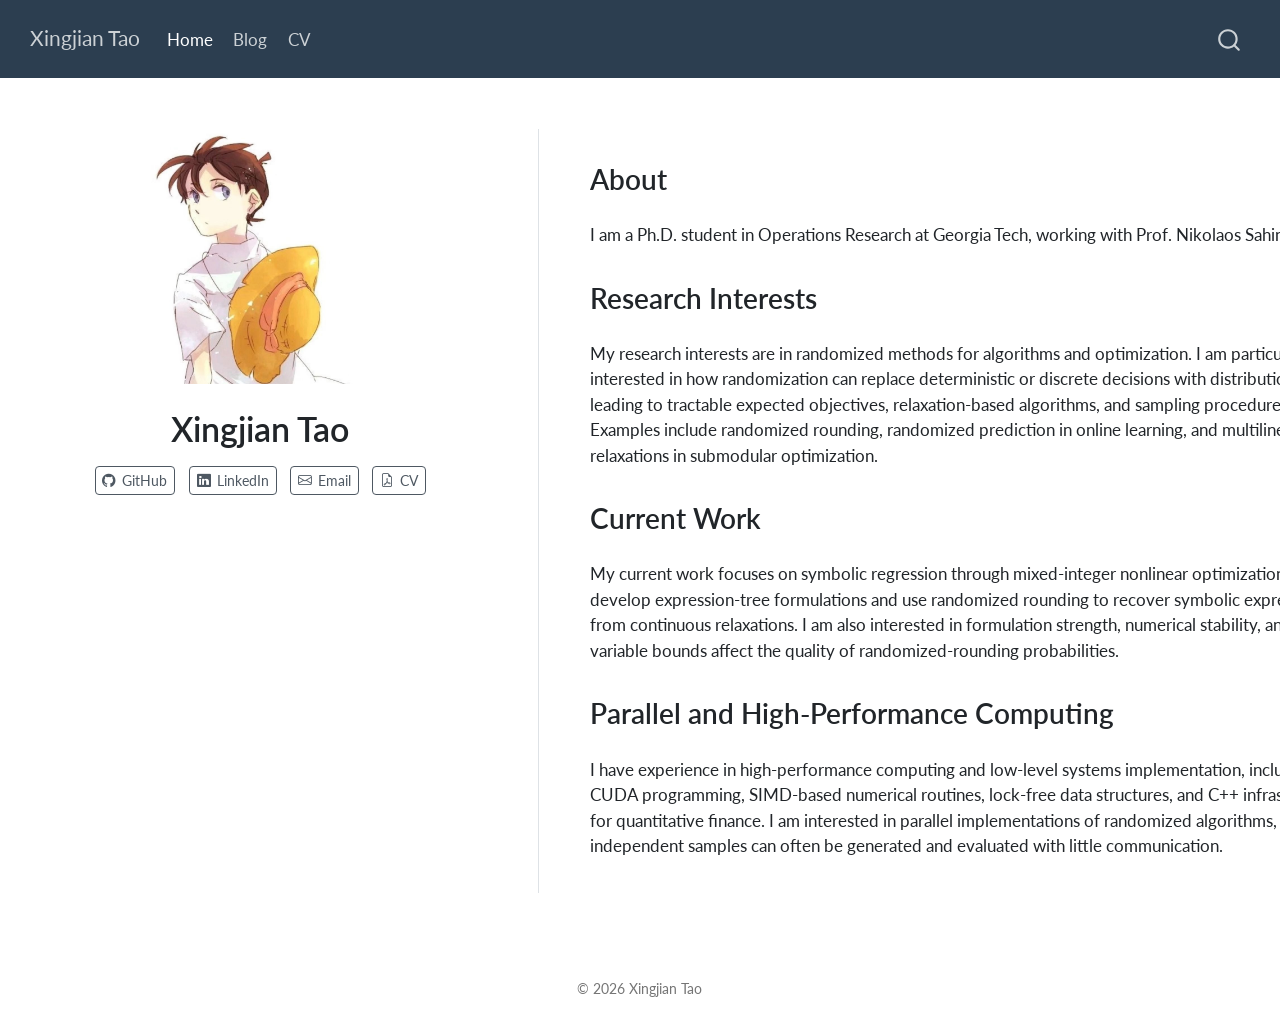
==== docs/index.html @ 6930c935 "initial commit" ====
<!DOCTYPE html>
<html xmlns="http://www.w3.org/1999/xhtml" lang="en" xml:lang="en"><head>

<meta charset="utf-8">
<meta name="generator" content="quarto-1.9.37">

<meta name="viewport" content="width=device-width, initial-scale=1.0, user-scalable=yes">


<title>Xingjian Tao</title>
<style>
/* Default styles provided by pandoc.
** See https://pandoc.org/MANUAL.html#variables-for-html for config info.
*/
code{white-space: pre-wrap;}
span.smallcaps{font-variant: small-caps;}
div.columns{display: flex; gap: min(4vw, 1.5em);}
div.column{flex: auto; overflow-x: auto;}
div.hanging-indent{margin-left: 1.5em; text-indent: -1.5em;}
ul.task-list{list-style: none;}
ul.task-list li input[type="checkbox"] {
  width: 0.8em;
  margin: 0 0.8em 0.2em -1em; /* quarto-specific, see https://github.com/quarto-dev/quarto-cli/issues/4556 */ 
  vertical-align: middle;
}
</style>


<script src="site_libs/quarto-nav/quarto-nav.js"></script>
<script src="site_libs/quarto-nav/headroom.min.js"></script>
<script src="site_libs/clipboard/clipboard.min.js"></script>
<script src="site_libs/quarto-search/autocomplete.umd.js"></script>
<script src="site_libs/quarto-search/fuse.min.js"></script>
<script src="site_libs/quarto-search/quarto-search.js"></script>
<meta name="quarto:offset" content="./">
<script src="site_libs/quarto-html/quarto.js" type="module"></script>
<script src="site_libs/quarto-html/tabsets/tabsets.js" type="module"></script>
<script src="site_libs/quarto-html/popper.min.js"></script>
<script src="site_libs/quarto-html/tippy.umd.min.js"></script>
<link href="site_libs/quarto-html/tippy.css" rel="stylesheet">
<link href="site_libs/quarto-html/quarto-syntax-highlighting-7f8f88aac4f3542376d5c11b86a4c14d.css" rel="stylesheet" id="quarto-text-highlighting-styles">
<script src="site_libs/bootstrap/bootstrap.min.js"></script>
<link href="site_libs/bootstrap/bootstrap-icons.css" rel="stylesheet">
<link href="site_libs/bootstrap/bootstrap-6033a600180109c3731f6a886c29932c.min.css" rel="stylesheet" append-hash="true" id="quarto-bootstrap" data-mode="light">
<script id="quarto-search-options" type="application/json">{
  "location": "navbar",
  "copy-button": false,
  "collapse-after": 3,
  "panel-placement": "end",
  "type": "overlay",
  "limit": 50,
  "keyboard-shortcut": [
    "f",
    "/",
    "s"
  ],
  "show-item-context": false,
  "language": {
    "search-no-results-text": "No results",
    "search-matching-documents-text": "matching documents",
    "search-copy-link-title": "Copy link to search",
    "search-hide-matches-text": "Hide additional matches",
    "search-more-match-text": "more match in this document",
    "search-more-matches-text": "more matches in this document",
    "search-clear-button-title": "Clear",
    "search-text-placeholder": "",
    "search-detached-cancel-button-title": "Cancel",
    "search-submit-button-title": "Submit",
    "search-label": "Search"
  }
}</script>


<link rel="stylesheet" href="styles.css">
</head>

<body class="nav-fixed quarto-light">

<div id="quarto-search-results"></div>
  <header id="quarto-header" class="headroom fixed-top">
    <nav class="navbar navbar-expand-lg " data-bs-theme="dark">
      <div class="navbar-container container-fluid">
      <div class="navbar-brand-container mx-auto">
    <a class="navbar-brand" href="./index.html">
    <span class="navbar-title">Xingjian Tao</span>
    </a>
  </div>
            <div id="quarto-search" class="" title="Search"></div>
          <button class="navbar-toggler" type="button" data-bs-toggle="collapse" data-bs-target="#navbarCollapse" aria-controls="navbarCollapse" role="menu" aria-expanded="false" aria-label="Toggle navigation" onclick="if (window.quartoToggleHeadroom) { window.quartoToggleHeadroom(); }">
  <span class="navbar-toggler-icon"></span>
</button>
          <div class="collapse navbar-collapse" id="navbarCollapse">
            <ul class="navbar-nav navbar-nav-scroll me-auto">
  <li class="nav-item">
    <a class="nav-link active" href="./index.html" aria-current="page"> 
<span class="menu-text">Home</span></a>
  </li>  
  <li class="nav-item">
    <a class="nav-link" href="./blog.html"> 
<span class="menu-text">Blog</span></a>
  </li>  
  <li class="nav-item">
    <a class="nav-link" href="./files/resume_2026.pdf"> 
<span class="menu-text">CV</span></a>
  </li>  
</ul>
          </div> <!-- /navcollapse -->
            <div class="quarto-navbar-tools">
</div>
      </div> <!-- /container-fluid -->
    </nav>
</header>
<!-- content -->
<div id="quarto-content" class="quarto-container page-columns page-rows-contents page-layout-full page-navbar">
<!-- sidebar -->
<!-- margin-sidebar -->
    
<!-- main -->
<div class="quarto-about-trestles page-columns page-full column-body">
  <div class="about-entity">
    <img src="figs/avatar.jpg" class="about-image
  rounded " style="width: 15em;">
<header id="title-block-header" class="quarto-title-block default">
<div class="quarto-title">
<h1 class="title">Xingjian Tao</h1>
</div>
<div class="quarto-title-meta column-body">
  </div>
</header>
    <div class="about-links">
  <a href="https://github.com/hubery-tao" class="about-link" rel="" target="">
    <i class="bi bi-github"></i>
     <span class="about-link-text">GitHub</span>
  </a>
  <a href="https://www.linkedin.com/in/hubery-tao/" class="about-link" rel="" target="">
    <i class="bi bi-linkedin"></i>
     <span class="about-link-text">LinkedIn</span>
  </a>
  <a href="mailto:huberytao@outlook.com" class="about-link" rel="" target="">
    <i class="bi bi-envelope"></i>
     <span class="about-link-text">Email</span>
  </a>
  <a href="/files/resume_2026.pdf" class="about-link" rel="" target="">
    <i class="bi bi-file-earmark-pdf"></i>
     <span class="about-link-text">CV</span>
  </a>
</div>
  </div>
  <div class="about-contents page-columns page-full"><main class="content page-columns page-full column-body" id="quarto-document-content">
<div class="column-page">
<section id="about" class="level2">
<h2 data-anchor-id="about">About</h2>
<p>I am a Ph.D.&nbsp;student in Operations Research at Georgia Tech, working with Prof.&nbsp;Nikolaos Sahinidis.</p>
</section>
<section id="research-interests" class="level2">
<h2 data-anchor-id="research-interests">Research Interests</h2>
<p>My research interests are in randomized methods for algorithms and optimization. I am particularly interested in how randomization can replace deterministic or discrete decisions with distributions, leading to tractable expected objectives, relaxation-based algorithms, and sampling procedures. Examples include randomized rounding, randomized prediction in online learning, and multilinear relaxations in submodular optimization.</p>
</section>
<section id="current-work" class="level2">
<h2 data-anchor-id="current-work">Current Work</h2>
<p>My current work focuses on symbolic regression through mixed-integer nonlinear optimization. I develop expression-tree formulations and use randomized rounding to recover symbolic expressions from continuous relaxations. I am also interested in formulation strength, numerical stability, and how variable bounds affect the quality of randomized-rounding probabilities.</p>
</section>
<section id="parallel-and-high-performance-computing" class="level2">
<h2 data-anchor-id="parallel-and-high-performance-computing">Parallel and High-Performance Computing</h2>
<p>I have experience in high-performance computing and low-level systems implementation, including CUDA programming, SIMD-based numerical routines, lock-free data structures, and C++ infrastructure for quantitative finance. I am interested in parallel implementations of randomized algorithms, where independent samples can often be generated and evaluated with little communication.</p>
</section>
</div>


</main></div>
</div>
 <!-- /main -->
<script id="quarto-html-after-body" type="application/javascript">
  window.document.addEventListener("DOMContentLoaded", function (event) {
    const isCodeAnnotation = (el) => {
      for (const clz of el.classList) {
        if (clz.startsWith('code-annotation-')) {                     
          return true;
        }
      }
      return false;
    }
    const onCopySuccess = function(e) {
      // button target
      const button = e.trigger;
      // don't keep focus
      button.blur();
      // flash "checked"
      button.classList.add('code-copy-button-checked');
      var currentTitle = button.getAttribute("title");
      button.setAttribute("title", "Copied!");
      let tooltip;
      if (window.bootstrap) {
        button.setAttribute("data-bs-toggle", "tooltip");
        button.setAttribute("data-bs-placement", "left");
        button.setAttribute("data-bs-title", "Copied!");
        tooltip = new bootstrap.Tooltip(button, 
          { trigger: "manual", 
            customClass: "code-copy-button-tooltip",
            offset: [0, -8]});
        tooltip.show();    
      }
      setTimeout(function() {
        if (tooltip) {
          tooltip.hide();
          button.removeAttribute("data-bs-title");
          button.removeAttribute("data-bs-toggle");
          button.removeAttribute("data-bs-placement");
        }
        button.setAttribute("title", currentTitle);
        button.classList.remove('code-copy-button-checked');
      }, 1000);
      // clear code selection
      e.clearSelection();
    }
    const getTextToCopy = function(trigger) {
      const outerScaffold = trigger.parentElement.cloneNode(true);
      const codeEl = outerScaffold.querySelector('code');
      for (const childEl of codeEl.children) {
        if (isCodeAnnotation(childEl)) {
          childEl.remove();
        }
      }
      return codeEl.innerText;
    }
    const clipboard = new window.ClipboardJS('.code-copy-button:not([data-in-quarto-modal])', {
      text: getTextToCopy
    });
    clipboard.on('success', onCopySuccess);
    if (window.document.getElementById('quarto-embedded-source-code-modal')) {
      const clipboardModal = new window.ClipboardJS('.code-copy-button[data-in-quarto-modal]', {
        text: getTextToCopy,
        container: window.document.getElementById('quarto-embedded-source-code-modal')
      });
      clipboardModal.on('success', onCopySuccess);
    }
      var localhostRegex = new RegExp(/^(?:http|https):\/\/localhost\:?[0-9]*\//);
      var mailtoRegex = new RegExp(/^mailto:/);
        var filterRegex = new RegExp('/' + window.location.host + '/');
      var isInternal = (href) => {
          return filterRegex.test(href) || localhostRegex.test(href) || mailtoRegex.test(href);
      }
      // Inspect non-navigation links and adorn them if external
     var links = window.document.querySelectorAll('a[href]:not(.nav-link):not(.navbar-brand):not(.toc-action):not(.sidebar-link):not(.sidebar-item-toggle):not(.pagination-link):not(.no-external):not([aria-hidden]):not(.dropdown-item):not(.quarto-navigation-tool):not(.about-link)');
      for (var i=0; i<links.length; i++) {
        const link = links[i];
        if (!isInternal(link.href)) {
          // undo the damage that might have been done by quarto-nav.js in the case of
          // links that we want to consider external
          if (link.dataset.originalHref !== undefined) {
            link.href = link.dataset.originalHref;
          }
        }
      }
    function tippyHover(el, contentFn, onTriggerFn, onUntriggerFn) {
      const config = {
        allowHTML: true,
        maxWidth: 500,
        delay: 100,
        arrow: false,
        appendTo: function(el) {
            return el.parentElement;
        },
        interactive: true,
        interactiveBorder: 10,
        theme: 'quarto',
        placement: 'bottom-start',
      };
      if (contentFn) {
        config.content = contentFn;
      }
      if (onTriggerFn) {
        config.onTrigger = onTriggerFn;
      }
      if (onUntriggerFn) {
        config.onUntrigger = onUntriggerFn;
      }
      window.tippy(el, config); 
    }
    const noterefs = window.document.querySelectorAll('a[role="doc-noteref"]');
    for (var i=0; i<noterefs.length; i++) {
      const ref = noterefs[i];
      tippyHover(ref, function() {
        // use id or data attribute instead here
        let href = ref.getAttribute('data-footnote-href') || ref.getAttribute('href');
        try { href = new URL(href).hash; } catch {}
        const id = href.replace(/^#\/?/, "");
        const note = window.document.getElementById(id);
        if (note) {
          return note.innerHTML;
        } else {
          return "";
        }
      });
    }
    const xrefs = window.document.querySelectorAll('a.quarto-xref');
    const processXRef = (id, note) => {
      // Strip column container classes
      const stripColumnClz = (el) => {
        el.classList.remove("page-full", "page-columns");
        if (el.children) {
          for (const child of el.children) {
            stripColumnClz(child);
          }
        }
      }
      stripColumnClz(note)
      if (id === null || id.startsWith('sec-')) {
        // Special case sections, only their first couple elements
        const container = document.createElement("div");
        if (note.children && note.children.length > 2) {
          container.appendChild(note.children[0].cloneNode(true));
          for (let i = 1; i < note.children.length; i++) {
            const child = note.children[i];
            if (child.tagName === "P" && child.innerText === "") {
              continue;
            } else {
              container.appendChild(child.cloneNode(true));
              break;
            }
          }
          if (window.Quarto?.typesetMath) {
            window.Quarto.typesetMath(container);
          }
          return container.innerHTML
        } else {
          if (window.Quarto?.typesetMath) {
            window.Quarto.typesetMath(note);
          }
          return note.innerHTML;
        }
      } else {
        // Remove any anchor links if they are present
        const anchorLink = note.querySelector('a.anchorjs-link');
        if (anchorLink) {
          anchorLink.remove();
        }
        if (window.Quarto?.typesetMath) {
          window.Quarto.typesetMath(note);
        }
        if (note.classList.contains("callout")) {
          return note.outerHTML;
        } else {
          return note.innerHTML;
        }
      }
    }
    for (var i=0; i<xrefs.length; i++) {
      const xref = xrefs[i];
      tippyHover(xref, undefined, function(instance) {
        instance.disable();
        let url = xref.getAttribute('href');
        let hash = undefined; 
        if (url.startsWith('#')) {
          hash = url;
        } else {
          try { hash = new URL(url).hash; } catch {}
        }
        if (hash) {
          const id = hash.replace(/^#\/?/, "");
          const note = window.document.getElementById(id);
          if (note !== null) {
            try {
              const html = processXRef(id, note.cloneNode(true));
              instance.setContent(html);
            } finally {
              instance.enable();
              instance.show();
            }
          } else {
            // See if we can fetch this
            fetch(url.split('#')[0])
            .then(res => res.text())
            .then(html => {
              const parser = new DOMParser();
              const htmlDoc = parser.parseFromString(html, "text/html");
              const note = htmlDoc.getElementById(id);
              if (note !== null) {
                const html = processXRef(id, note);
                instance.setContent(html);
              } 
            }).finally(() => {
              instance.enable();
              instance.show();
            });
          }
        } else {
          // See if we can fetch a full url (with no hash to target)
          // This is a special case and we should probably do some content thinning / targeting
          fetch(url)
          .then(res => res.text())
          .then(html => {
            const parser = new DOMParser();
            const htmlDoc = parser.parseFromString(html, "text/html");
            const note = htmlDoc.querySelector('main.content');
            if (note !== null) {
              // This should only happen for chapter cross references
              // (since there is no id in the URL)
              // remove the first header
              if (note.children.length > 0 && note.children[0].tagName === "HEADER") {
                note.children[0].remove();
              }
              const html = processXRef(null, note);
              instance.setContent(html);
            } 
          }).finally(() => {
            instance.enable();
            instance.show();
          });
        }
      }, function(instance) {
      });
    }
        let selectedAnnoteEl;
        const selectorForAnnotation = ( cell, annotation) => {
          let cellAttr = 'data-code-cell="' + cell + '"';
          let lineAttr = 'data-code-annotation="' +  annotation + '"';
          const selector = 'span[' + cellAttr + '][' + lineAttr + ']';
          return selector;
        }
        const selectCodeLines = (annoteEl) => {
          const doc = window.document;
          const targetCell = annoteEl.getAttribute("data-target-cell");
          const targetAnnotation = annoteEl.getAttribute("data-target-annotation");
          const annoteSpan = window.document.querySelector(selectorForAnnotation(targetCell, targetAnnotation));
          const lines = annoteSpan.getAttribute("data-code-lines").split(",");
          const lineIds = lines.map((line) => {
            return targetCell + "-" + line;
          })
          let top = null;
          let height = null;
          let parent = null;
          if (lineIds.length > 0) {
              //compute the position of the single el (top and bottom and make a div)
              const el = window.document.getElementById(lineIds[0]);
              top = el.offsetTop;
              height = el.offsetHeight;
              parent = el.parentElement.parentElement;
            if (lineIds.length > 1) {
              const lastEl = window.document.getElementById(lineIds[lineIds.length - 1]);
              const bottom = lastEl.offsetTop + lastEl.offsetHeight;
              height = bottom - top;
            }
            if (top !== null && height !== null && parent !== null) {
              // cook up a div (if necessary) and position it 
              let div = window.document.getElementById("code-annotation-line-highlight");
              if (div === null) {
                div = window.document.createElement("div");
                div.setAttribute("id", "code-annotation-line-highlight");
                div.style.position = 'absolute';
                parent.appendChild(div);
              }
              div.style.top = top - 2 + "px";
              div.style.height = height + 4 + "px";
              div.style.left = 0;
              let gutterDiv = window.document.getElementById("code-annotation-line-highlight-gutter");
              if (gutterDiv === null) {
                gutterDiv = window.document.createElement("div");
                gutterDiv.setAttribute("id", "code-annotation-line-highlight-gutter");
                gutterDiv.style.position = 'absolute';
                const codeCell = window.document.getElementById(targetCell);
                const gutter = codeCell.querySelector('.code-annotation-gutter');
                gutter.appendChild(gutterDiv);
              }
              gutterDiv.style.top = top - 2 + "px";
              gutterDiv.style.height = height + 4 + "px";
            }
            selectedAnnoteEl = annoteEl;
          }
        };
        const unselectCodeLines = () => {
          const elementsIds = ["code-annotation-line-highlight", "code-annotation-line-highlight-gutter"];
          elementsIds.forEach((elId) => {
            const div = window.document.getElementById(elId);
            if (div) {
              div.remove();
            }
          });
          selectedAnnoteEl = undefined;
        };
          // Handle positioning of the toggle
      window.addEventListener(
        "resize",
        throttle(() => {
          elRect = undefined;
          if (selectedAnnoteEl) {
            selectCodeLines(selectedAnnoteEl);
          }
        }, 10)
      );
      function throttle(fn, ms) {
      let throttle = false;
      let timer;
        return (...args) => {
          if(!throttle) { // first call gets through
              fn.apply(this, args);
              throttle = true;
          } else { // all the others get throttled
              if(timer) clearTimeout(timer); // cancel #2
              timer = setTimeout(() => {
                fn.apply(this, args);
                timer = throttle = false;
              }, ms);
          }
        };
      }
        // Attach click handler to the DT
        const annoteDls = window.document.querySelectorAll('dt[data-target-cell]');
        for (const annoteDlNode of annoteDls) {
          annoteDlNode.addEventListener('click', (event) => {
            const clickedEl = event.target;
            if (clickedEl !== selectedAnnoteEl) {
              unselectCodeLines();
              const activeEl = window.document.querySelector('dt[data-target-cell].code-annotation-active');
              if (activeEl) {
                activeEl.classList.remove('code-annotation-active');
              }
              selectCodeLines(clickedEl);
              clickedEl.classList.add('code-annotation-active');
            } else {
              // Unselect the line
              unselectCodeLines();
              clickedEl.classList.remove('code-annotation-active');
            }
          });
        }
    const findCites = (el) => {
      const parentEl = el.parentElement;
      if (parentEl) {
        const cites = parentEl.dataset.cites;
        if (cites) {
          return {
            el,
            cites: cites.split(' ')
          };
        } else {
          return findCites(el.parentElement)
        }
      } else {
        return undefined;
      }
    };
    var bibliorefs = window.document.querySelectorAll('a[role="doc-biblioref"]');
    for (var i=0; i<bibliorefs.length; i++) {
      const ref = bibliorefs[i];
      const citeInfo = findCites(ref);
      if (citeInfo) {
        tippyHover(citeInfo.el, function() {
          var popup = window.document.createElement('div');
          citeInfo.cites.forEach(function(cite) {
            var citeDiv = window.document.createElement('div');
            citeDiv.classList.add('hanging-indent');
            citeDiv.classList.add('csl-entry');
            var biblioDiv = window.document.getElementById('ref-' + cite);
            if (biblioDiv) {
              citeDiv.innerHTML = biblioDiv.innerHTML;
            }
            popup.appendChild(citeDiv);
          });
          return popup.innerHTML;
        });
      }
    }
  });
  </script>
</div> <!-- /content -->
<footer class="footer">
  <div class="nav-footer">
    <div class="nav-footer-left">
      &nbsp;
    </div>   
    <div class="nav-footer-center">
<p>© 2026 Xingjian Tao</p>
</div>
    <div class="nav-footer-right">
      &nbsp;
    </div>
  </div>
</footer>




</body></html>
---- docs/site_libs/quarto-html/tippy.css ----
.tippy-box[data-animation=fade][data-state=hidden]{opacity:0}[data-tippy-root]{max-width:calc(100vw - 10px)}.tippy-box{position:relative;background-color:#333;color:#fff;border-radius:4px;font-size:14px;line-height:1.4;white-space:normal;outline:0;transition-property:transform,visibility,opacity}.tippy-box[data-placement^=top]>.tippy-arrow{bottom:0}.tippy-box[data-placement^=top]>.tippy-arrow:before{bottom:-7px;left:0;border-width:8px 8px 0;border-top-color:initial;transform-origin:center top}.tippy-box[data-placement^=bottom]>.tippy-arrow{top:0}.tippy-box[data-placement^=bottom]>.tippy-arrow:before{top:-7px;left:0;border-width:0 8px 8px;border-bottom-color:initial;transform-origin:center bottom}.tippy-box[data-placement^=left]>.tippy-arrow{right:0}.tippy-box[data-placement^=left]>.tippy-arrow:before{border-width:8px 0 8px 8px;border-left-color:initial;right:-7px;transform-origin:center left}.tippy-box[data-placement^=right]>.tippy-arrow{left:0}.tippy-box[data-placement^=right]>.tippy-arrow:before{left:-7px;border-width:8px 8px 8px 0;border-right-color:initial;transform-origin:center right}.tippy-box[data-inertia][data-state=visible]{transition-timing-function:cubic-bezier(.54,1.5,.38,1.11)}.tippy-arrow{width:16px;height:16px;color:#333}.tippy-arrow:before{content:"";position:absolute;border-color:transparent;border-style:solid}.tippy-content{position:relative;padding:5px 9px;z-index:1}
---- docs/site_libs/quarto-html/quarto-syntax-highlighting-7f8f88aac4f3542376d5c11b86a4c14d.css ----
/* quarto syntax highlight colors */
:root {
  --quarto-hl-ot-color: #003B4F;
  --quarto-hl-at-color: #657422;
  --quarto-hl-ss-color: #20794D;
  --quarto-hl-an-color: #5E5E5E;
  --quarto-hl-fu-color: #4758AB;
  --quarto-hl-st-color: #20794D;
  --quarto-hl-cf-color: #003B4F;
  --quarto-hl-op-color: #5E5E5E;
  --quarto-hl-er-color: #AD0000;
  --quarto-hl-bn-color: #AD0000;
  --quarto-hl-al-color: #AD0000;
  --quarto-hl-va-color: #111111;
  --quarto-hl-bu-color: inherit;
  --quarto-hl-ex-color: inherit;
  --quarto-hl-pp-color: #AD0000;
  --quarto-hl-in-color: #5E5E5E;
  --quarto-hl-vs-color: #20794D;
  --quarto-hl-wa-color: #5E5E5E;
  --quarto-hl-do-color: #5E5E5E;
  --quarto-hl-im-color: #00769E;
  --quarto-hl-ch-color: #20794D;
  --quarto-hl-dt-color: #AD0000;
  --quarto-hl-fl-color: #AD0000;
  --quarto-hl-co-color: #5E5E5E;
  --quarto-hl-cv-color: #5E5E5E;
  --quarto-hl-cn-color: #8f5902;
  --quarto-hl-sc-color: #5E5E5E;
  --quarto-hl-dv-color: #AD0000;
  --quarto-hl-kw-color: #003B4F;
}

/* other quarto variables */
:root {
  --quarto-font-monospace: SFMono-Regular, Menlo, Monaco, Consolas, "Liberation Mono", "Courier New", monospace;
}

/* syntax highlight based on Pandoc's rules */
pre > code.sourceCode > span {
  color: #003B4F;
}

code.sourceCode > span {
  color: #003B4F;
}

div.sourceCode,
div.sourceCode pre.sourceCode {
  color: #003B4F;
}

/* Normal */
code span {
  color: #003B4F;
}

/* Alert */
code span.al {
  color: #AD0000;
  font-style: inherit;
}

/* Annotation */
code span.an {
  color: #5E5E5E;
  font-style: inherit;
}

/* Attribute */
code span.at {
  color: #657422;
  font-style: inherit;
}

/* BaseN */
code span.bn {
  color: #AD0000;
  font-style: inherit;
}

/* BuiltIn */
code span.bu {
  font-style: inherit;
}

/* ControlFlow */
code span.cf {
  color: #003B4F;
  font-weight: bold;
  font-style: inherit;
}

/* Char */
code span.ch {
  color: #20794D;
  font-style: inherit;
}

/* Constant */
code span.cn {
  color: #8f5902;
  font-style: inherit;
}

/* Comment */
code span.co {
  color: #5E5E5E;
  font-style: inherit;
}

/* CommentVar */
code span.cv {
  color: #5E5E5E;
  font-style: italic;
}

/* Documentation */
code span.do {
  color: #5E5E5E;
  font-style: italic;
}

/* DataType */
code span.dt {
  color: #AD0000;
  font-style: inherit;
}

/* DecVal */
code span.dv {
  color: #AD0000;
  font-style: inherit;
}

/* Error */
code span.er {
  color: #AD0000;
  font-style: inherit;
}

/* Extension */
code span.ex {
  font-style: inherit;
}

/* Float */
code span.fl {
  color: #AD0000;
  font-style: inherit;
}

/* Function */
code span.fu {
  color: #4758AB;
  font-style: inherit;
}

/* Import */
code span.im {
  color: #00769E;
  font-style: inherit;
}

/* Information */
code span.in {
  color: #5E5E5E;
  font-style: inherit;
}

/* Keyword */
code span.kw {
  color: #003B4F;
  font-weight: bold;
  font-style: inherit;
}

/* Operator */
code span.op {
  color: #5E5E5E;
  font-style: inherit;
}

/* Other */
code span.ot {
  color: #003B4F;
  font-style: inherit;
}

/* Preprocessor */
code span.pp {
  color: #AD0000;
  font-style: inherit;
}

/* SpecialChar */
code span.sc {
  color: #5E5E5E;
  font-style: inherit;
}

/* SpecialString */
code span.ss {
  color: #20794D;
  font-style: inherit;
}

/* String */
code span.st {
  color: #20794D;
  font-style: inherit;
}

/* Variable */
code span.va {
  color: #111111;
  font-style: inherit;
}

/* VerbatimString */
code span.vs {
  color: #20794D;
  font-style: inherit;
}

/* Warning */
code span.wa {
  color: #5E5E5E;
  font-style: italic;
}

.prevent-inlining {
  content: "</";
}

/*# sourceMappingURL=789ad8cd35626ba772517505b42a116e.css.map */
---- docs/styles.css ----
/* Only narrow the about page/homepage */
.quarto-about-trestles {
  max-width: 1500px;
  margin-left: auto;
  margin-right: auto;
}
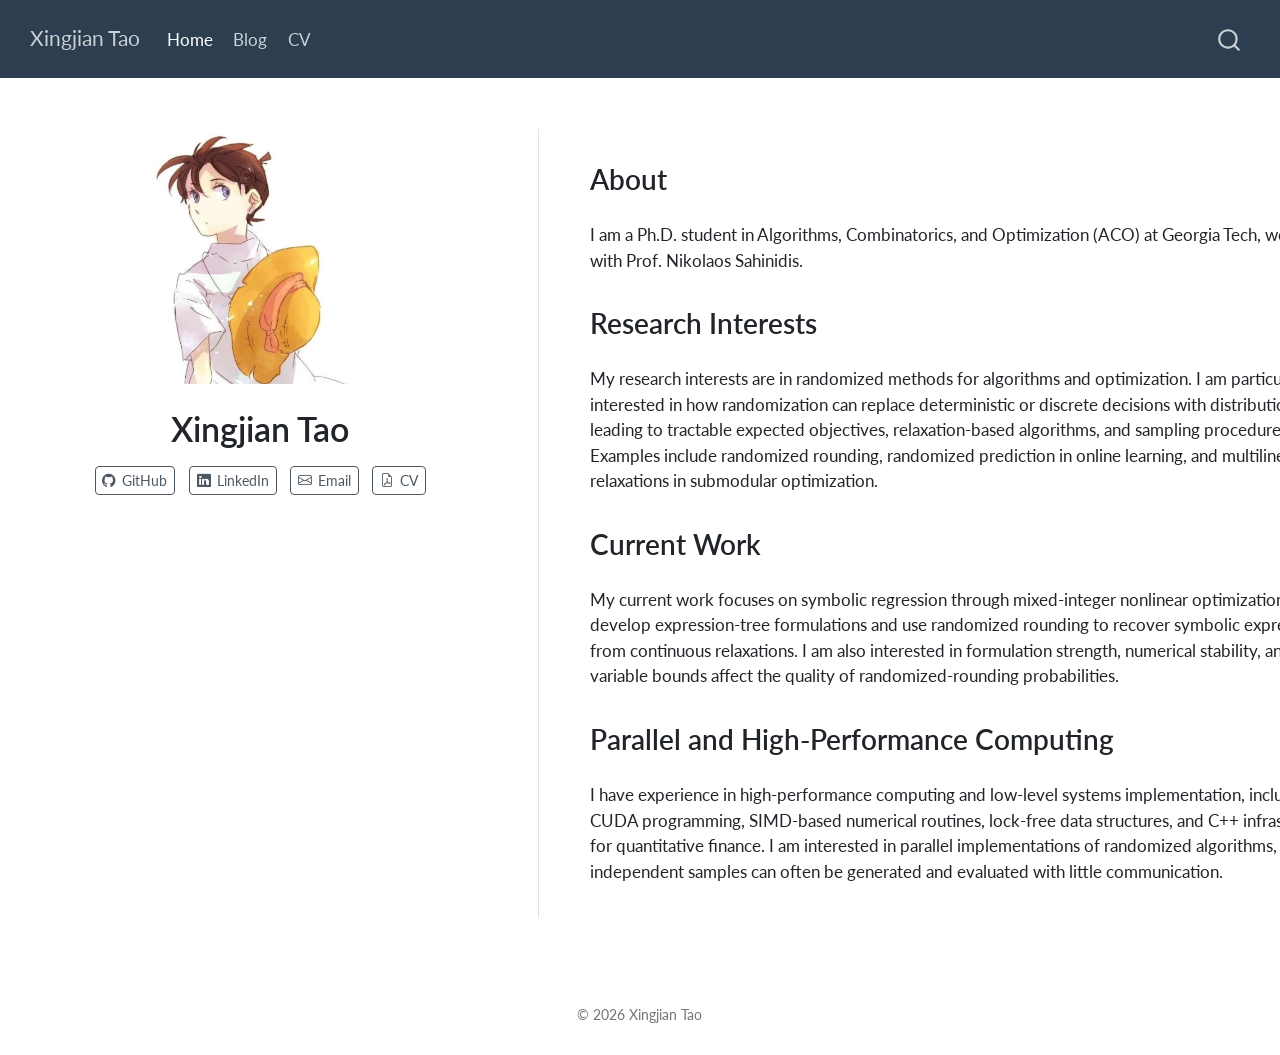
==== commit 4a370746: "ACO update" ====
--- a/docs/index.html
+++ b/docs/index.html
@@ -150,7 +150,7 @@
 <div class="column-page">
 <section id="about" class="level2">
 <h2 data-anchor-id="about">About</h2>
-<p>I am a Ph.D.&nbsp;student in Operations Research at Georgia Tech, working with Prof.&nbsp;Nikolaos Sahinidis.</p>
+<p>I am a Ph.D.&nbsp;student in Algorithms, Combinatorics, and Optimization (ACO) at Georgia Tech, working with Prof.&nbsp;Nikolaos Sahinidis.</p>
 </section>
 <section id="research-interests" class="level2">
 <h2 data-anchor-id="research-interests">Research Interests</h2>
@@ -236,7 +236,7 @@
     }
       var localhostRegex = new RegExp(/^(?:http|https):\/\/localhost\:?[0-9]*\//);
       var mailtoRegex = new RegExp(/^mailto:/);
-        var filterRegex = new RegExp('/' + window.location.host + '/');
+        var filterRegex = new RegExp("https:\/\/hubery-tao\.github\.io");
       var isInternal = (href) => {
           return filterRegex.test(href) || localhostRegex.test(href) || mailtoRegex.test(href);
       }
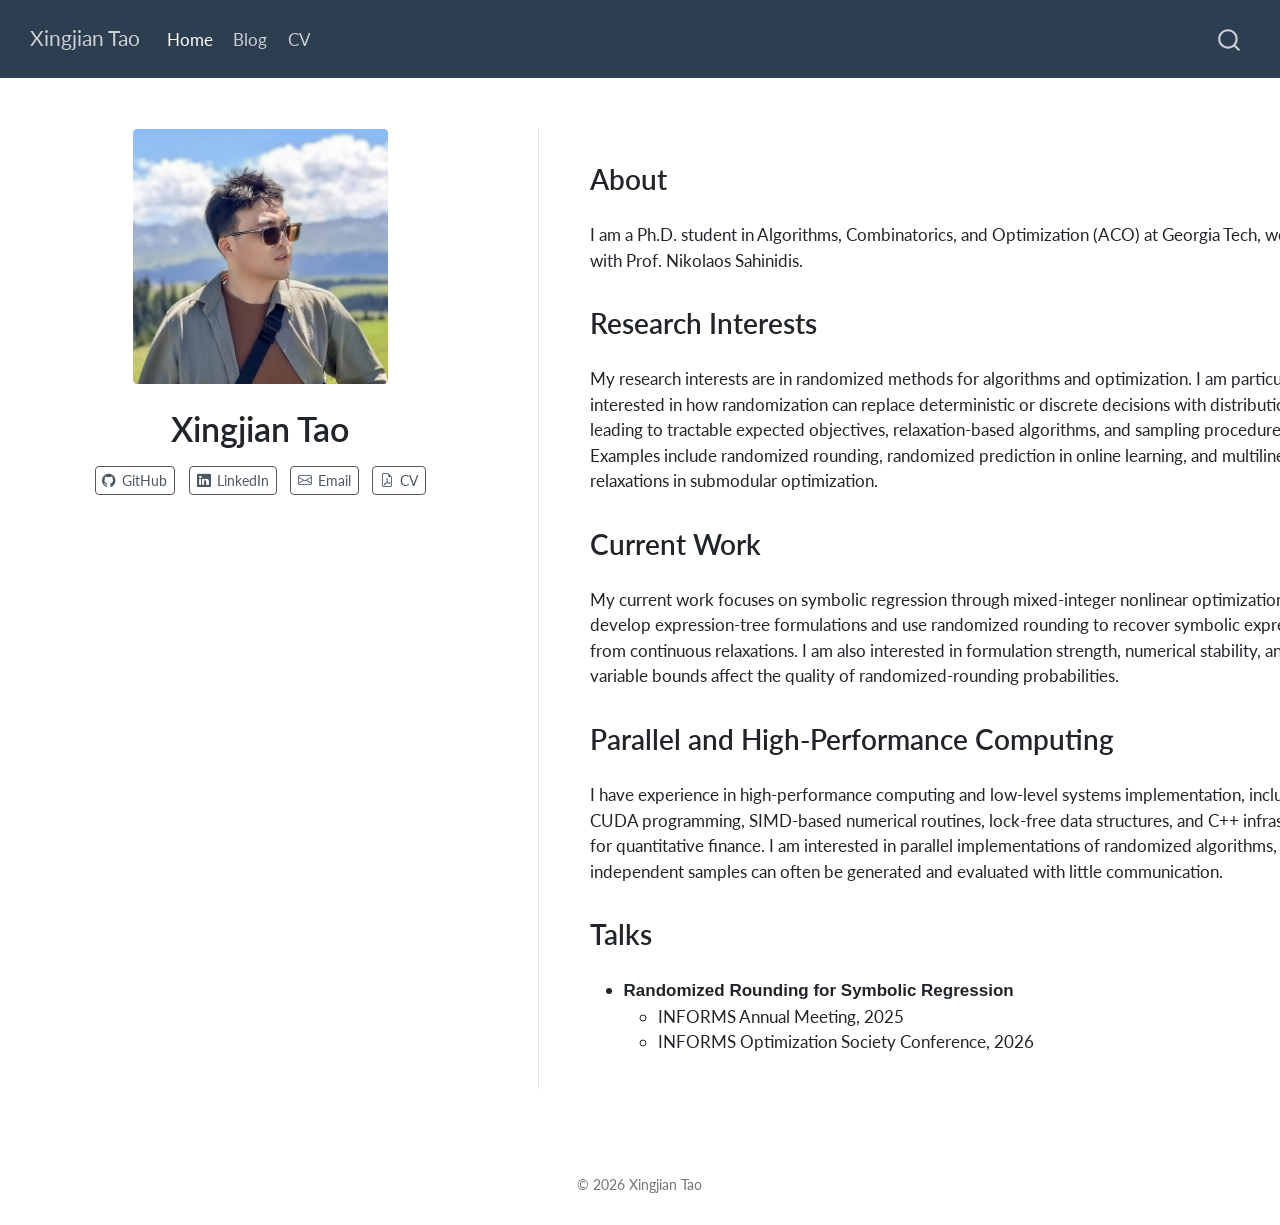
==== commit 4a9afe5e: "travel avatar" ====
--- a/docs/index.html
+++ b/docs/index.html
@@ -118,7 +118,7 @@
 <!-- main -->
 <div class="quarto-about-trestles page-columns page-full column-body">
   <div class="about-entity">
-    <img src="figs/avatar.jpg" class="about-image
+    <img src="figs/travel_avatar.jpg" class="about-image
   rounded " style="width: 15em;">
 <header id="title-block-header" class="quarto-title-block default">
 <div class="quarto-title">
@@ -164,6 +164,16 @@
 <h2 data-anchor-id="parallel-and-high-performance-computing">Parallel and High-Performance Computing</h2>
 <p>I have experience in high-performance computing and low-level systems implementation, including CUDA programming, SIMD-based numerical routines, lock-free data structures, and C++ infrastructure for quantitative finance. I am interested in parallel implementations of randomized algorithms, where independent samples can often be generated and evaluated with little communication.</p>
 </section>
+<section id="talks" class="level2">
+<h2 data-anchor-id="talks">Talks</h2>
+<ul>
+<li><strong>Randomized Rounding for Symbolic Regression</strong>
+<ul>
+<li>INFORMS Annual Meeting, 2025</li>
+<li>INFORMS Optimization Society Conference, 2026</li>
+</ul></li>
+</ul>
+</section>
 </div>
 
 
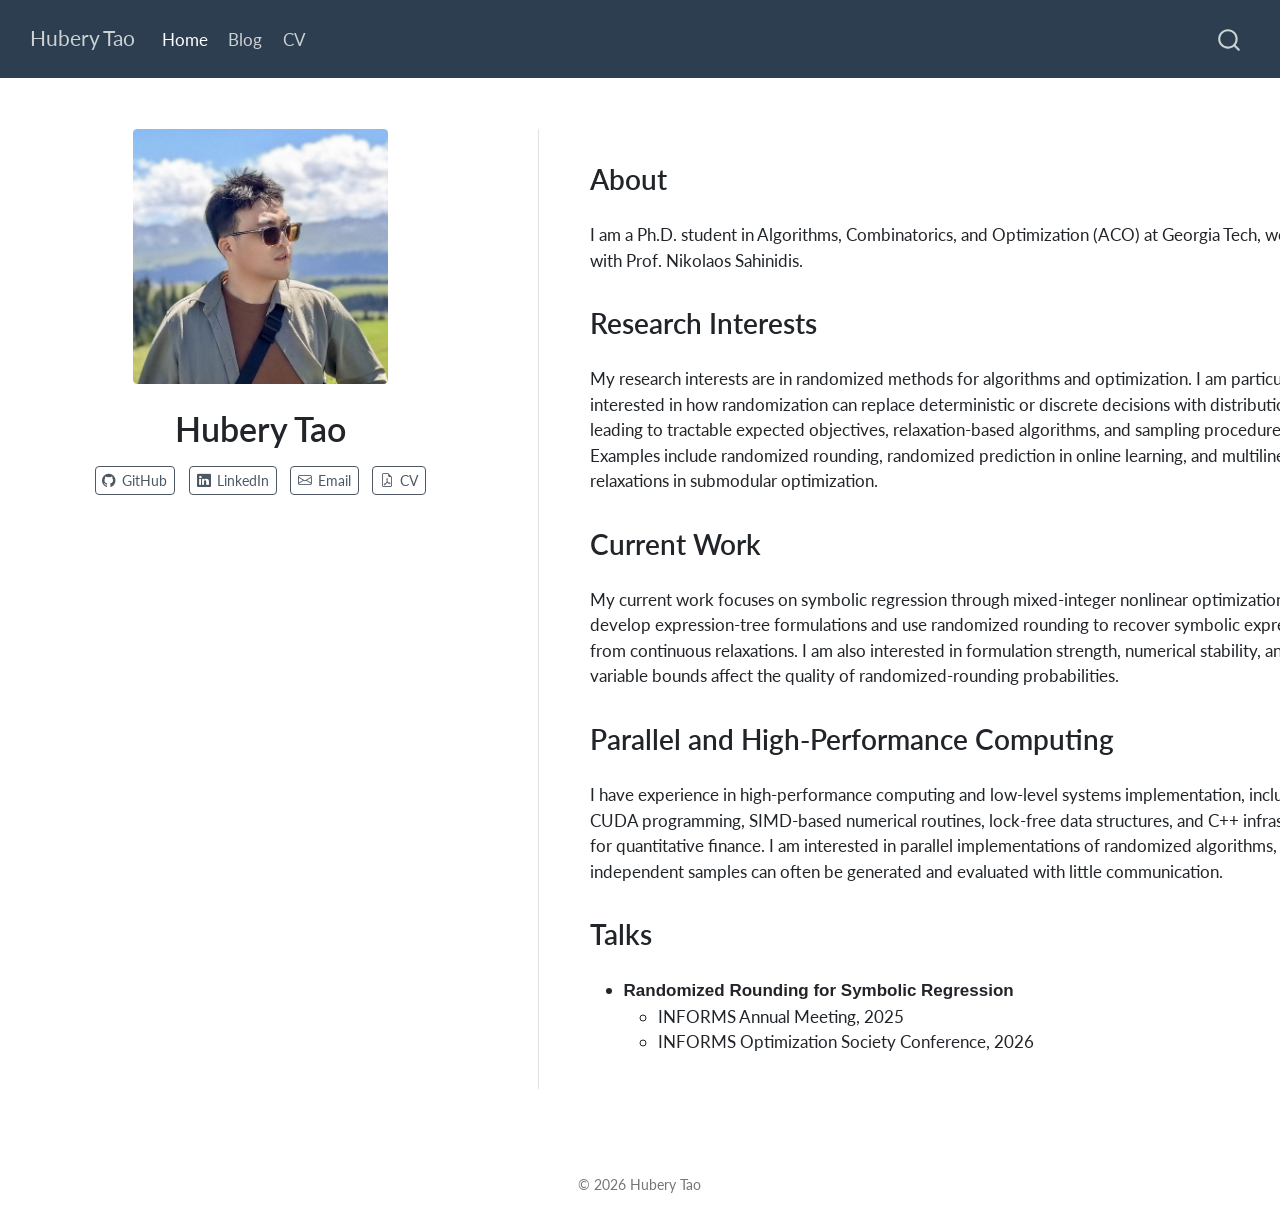
==== commit 97af1752: "name change" ====
--- a/docs/index.html
+++ b/docs/index.html
@@ -7,7 +7,7 @@
 <meta name="viewport" content="width=device-width, initial-scale=1.0, user-scalable=yes">
 
 
-<title>Xingjian Tao</title>
+<title>Hubery Tao</title>
 <style>
 /* Default styles provided by pandoc.
 ** See https://pandoc.org/MANUAL.html#variables-for-html for config info.
@@ -82,7 +82,7 @@
       <div class="navbar-container container-fluid">
       <div class="navbar-brand-container mx-auto">
     <a class="navbar-brand" href="./index.html">
-    <span class="navbar-title">Xingjian Tao</span>
+    <span class="navbar-title">Hubery Tao</span>
     </a>
   </div>
             <div id="quarto-search" class="" title="Search"></div>
@@ -122,7 +122,7 @@
   rounded " style="width: 15em;">
 <header id="title-block-header" class="quarto-title-block default">
 <div class="quarto-title">
-<h1 class="title">Xingjian Tao</h1>
+<h1 class="title">Hubery Tao</h1>
 </div>
 <div class="quarto-title-meta column-body">
   </div>
@@ -580,7 +580,7 @@
       &nbsp;
     </div>   
     <div class="nav-footer-center">
-<p>© 2026 Xingjian Tao</p>
+<p>© 2026 Hubery Tao</p>
 </div>
     <div class="nav-footer-right">
       &nbsp;
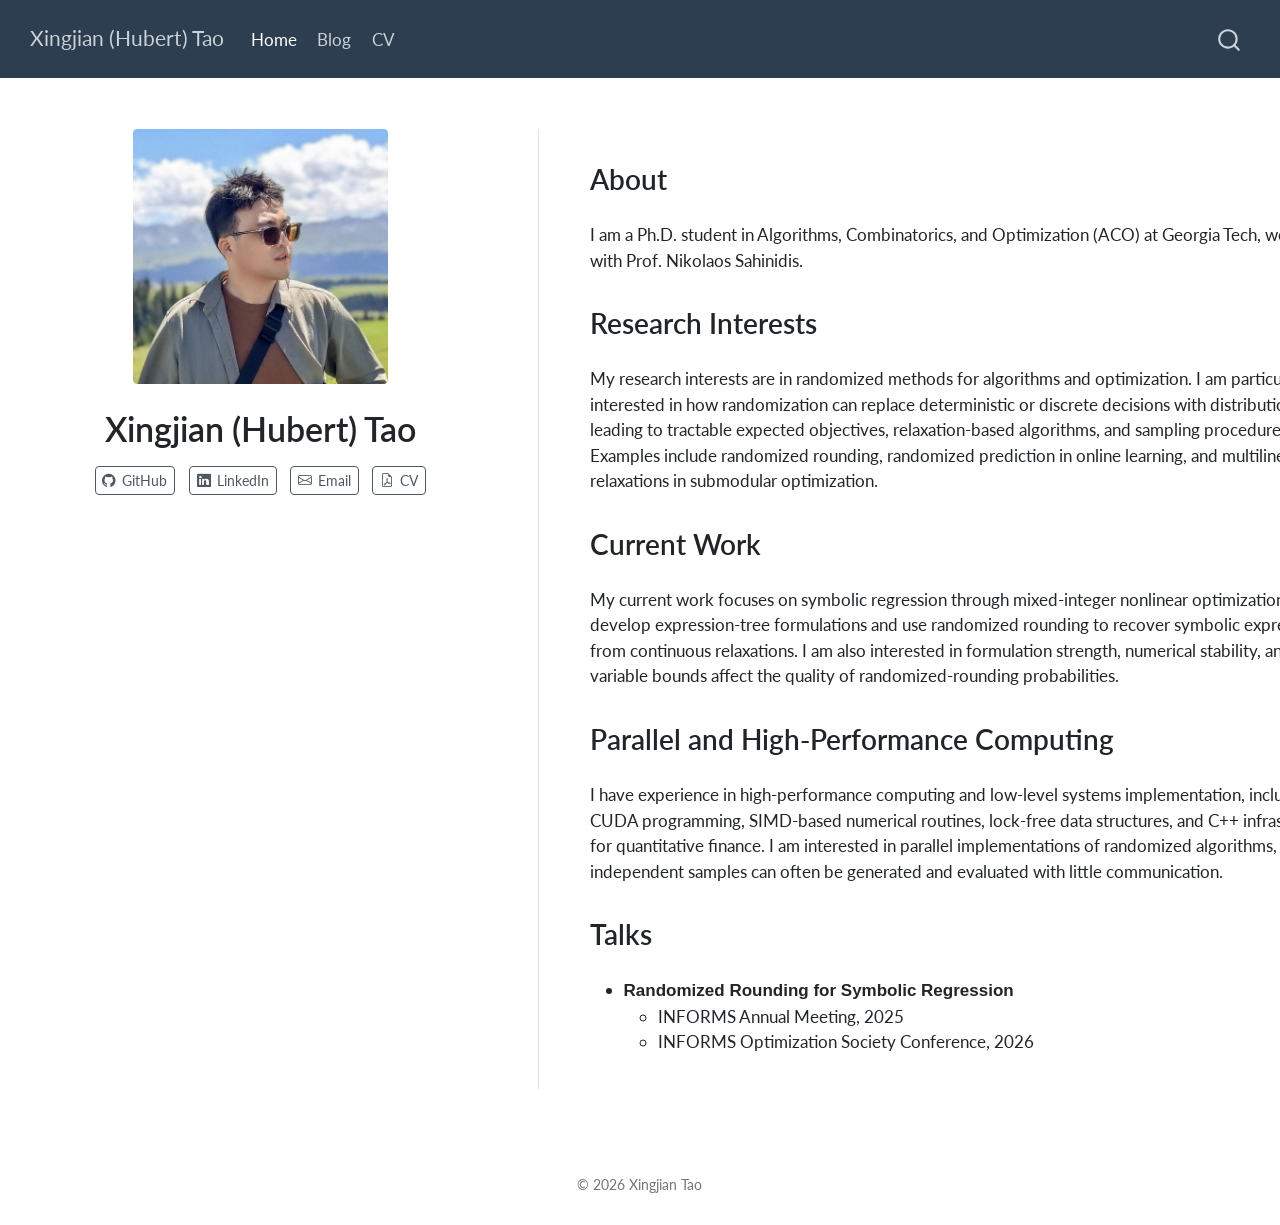
==== commit b2068192: "name change to Hubert" ====
--- a/docs/index.html
+++ b/docs/index.html
@@ -7,7 +7,7 @@
 <meta name="viewport" content="width=device-width, initial-scale=1.0, user-scalable=yes">
 
 
-<title>Hubery Tao</title>
+<title>Xingjian (Hubert) Tao</title>
 <style>
 /* Default styles provided by pandoc.
 ** See https://pandoc.org/MANUAL.html#variables-for-html for config info.
@@ -82,7 +82,7 @@
       <div class="navbar-container container-fluid">
       <div class="navbar-brand-container mx-auto">
     <a class="navbar-brand" href="./index.html">
-    <span class="navbar-title">Hubery Tao</span>
+    <span class="navbar-title">Xingjian (Hubert) Tao</span>
     </a>
   </div>
             <div id="quarto-search" class="" title="Search"></div>
@@ -122,7 +122,7 @@
   rounded " style="width: 15em;">
 <header id="title-block-header" class="quarto-title-block default">
 <div class="quarto-title">
-<h1 class="title">Hubery Tao</h1>
+<h1 class="title">Xingjian (Hubert) Tao</h1>
 </div>
 <div class="quarto-title-meta column-body">
   </div>
@@ -580,7 +580,7 @@
       &nbsp;
     </div>   
     <div class="nav-footer-center">
-<p>© 2026 Hubery Tao</p>
+<p>© 2026 Xingjian Tao</p>
 </div>
     <div class="nav-footer-right">
       &nbsp;
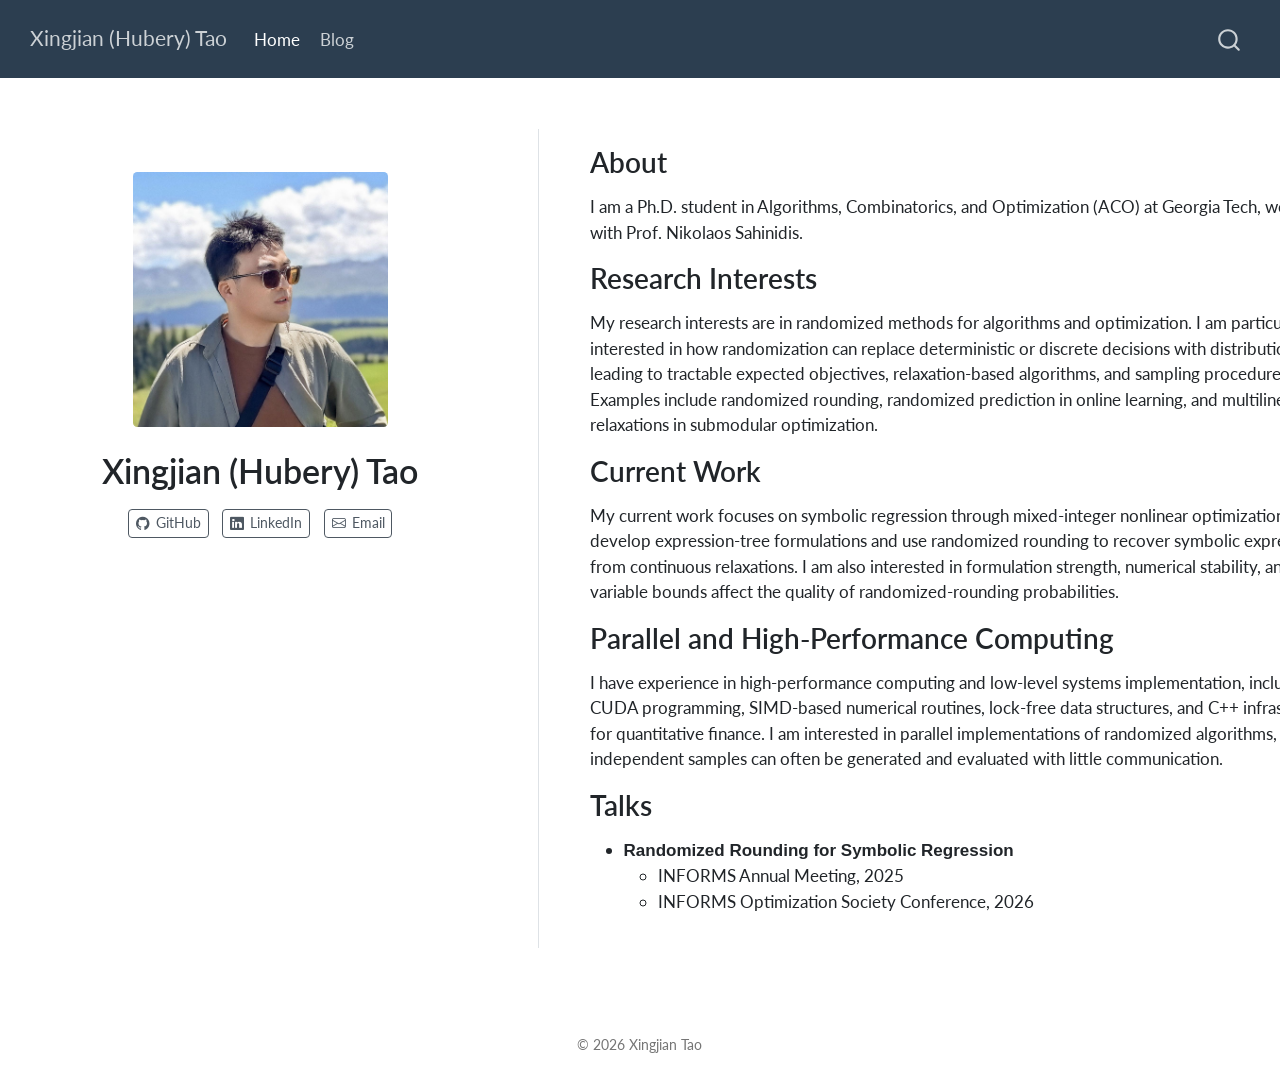
==== commit adab5311: "remove cv" ====
--- a/docs/index.html
+++ b/docs/index.html
@@ -7,7 +7,7 @@
 <meta name="viewport" content="width=device-width, initial-scale=1.0, user-scalable=yes">
 
 
-<title>Xingjian (Hubert) Tao</title>
+<title>Xingjian (Hubery) Tao</title>
 <style>
 /* Default styles provided by pandoc.
 ** See https://pandoc.org/MANUAL.html#variables-for-html for config info.
@@ -82,7 +82,7 @@
       <div class="navbar-container container-fluid">
       <div class="navbar-brand-container mx-auto">
     <a class="navbar-brand" href="./index.html">
-    <span class="navbar-title">Xingjian (Hubert) Tao</span>
+    <span class="navbar-title">Xingjian (Hubery) Tao</span>
     </a>
   </div>
             <div id="quarto-search" class="" title="Search"></div>
@@ -98,10 +98,6 @@
   <li class="nav-item">
     <a class="nav-link" href="./blog.html"> 
 <span class="menu-text">Blog</span></a>
-  </li>  
-  <li class="nav-item">
-    <a class="nav-link" href="./files/resume_2026.pdf"> 
-<span class="menu-text">CV</span></a>
   </li>  
 </ul>
           </div> <!-- /navcollapse -->
@@ -122,7 +118,7 @@
   rounded " style="width: 15em;">
 <header id="title-block-header" class="quarto-title-block default">
 <div class="quarto-title">
-<h1 class="title">Xingjian (Hubert) Tao</h1>
+<h1 class="title">Xingjian (Hubery) Tao</h1>
 </div>
 <div class="quarto-title-meta column-body">
   </div>
@@ -139,10 +135,6 @@
   <a href="mailto:huberytao@outlook.com" class="about-link" rel="" target="">
     <i class="bi bi-envelope"></i>
      <span class="about-link-text">Email</span>
-  </a>
-  <a href="/files/resume_2026.pdf" class="about-link" rel="" target="">
-    <i class="bi bi-file-earmark-pdf"></i>
-     <span class="about-link-text">CV</span>
   </a>
 </div>
   </div>
--- a/docs/styles.css
+++ b/docs/styles.css
@@ -4,3 +4,37 @@
   margin-left: auto;
   margin-right: auto;
 }
+
+/* Place the profile card slightly above center without consuming a full screen. */
+@media (min-width: 992px) {
+  .quarto-about-trestles {
+    align-items: flex-start;
+    padding-top: 2em !important;
+  }
+
+  .quarto-about-trestles .about-entity {
+    position: sticky;
+    top: 5rem;
+    justify-content: flex-start;
+    padding-top: 2.5rem;
+  }
+
+  .quarto-about-trestles .about-contents {
+    padding-top: 0;
+  }
+
+  .quarto-about-trestles .about-contents h2 {
+    margin-top: 1rem;
+    margin-bottom: 0.35rem;
+  }
+
+  .quarto-about-trestles .about-contents p {
+    margin-bottom: 0.65rem;
+  }
+}
+
+@media (max-width: 991.98px) {
+  .quarto-about-trestles .about-entity {
+    padding-top: 1.5rem;
+  }
+}
